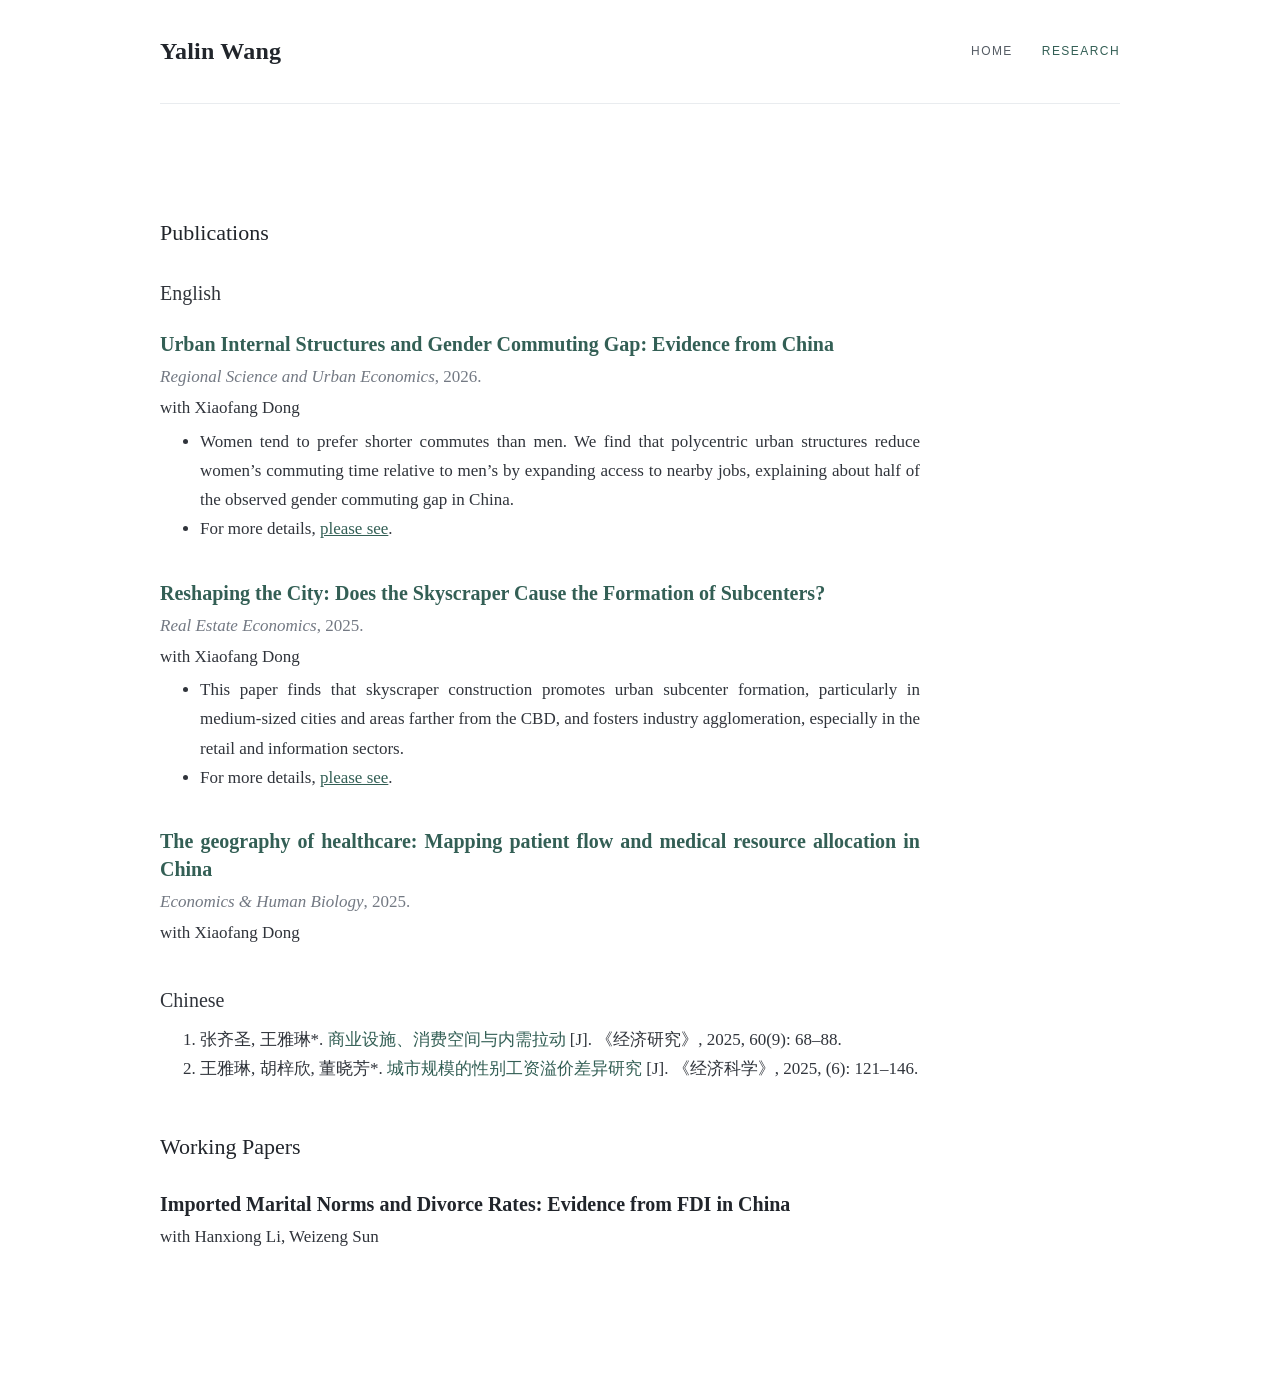
==== research.html @ 9145dafa "Update research.html" ====
<!DOCTYPE html>
<html lang="en">
<head>
  <meta charset="UTF-8">
  <meta name="viewport" content="width=device-width, initial-scale=1.0">
  <meta name="description" content="Research by Yalin Wang.">
  <title>Research | Yalin Wang</title>
  <link rel="stylesheet" href="style.css">
</head>
<body>
  <div class="site-shell">
    <header class="site-header">
      <a class="brand" href="index.html"><strong>Yalin Wang</strong></a>
      <nav class="nav" aria-label="Main navigation">
        <a href="index.html">HOME</a>
        <a class="active" href="research.html">RESEARCH</a>
      </nav>
    </header>

    <main class="content-page research-page">

      <section class="research-section">
        <h2>Publications</h2>

        <h3 class="subsection-title">English</h3>

        <article class="paper detailed-paper">
          <h4 class="paper-title">
            <a href="https://www.sciencedirect.com/science/article/abs/pii/S0166046226000566" target="_blank" rel="noopener">
              Urban Internal Structures and Gender Commuting Gap: Evidence from China
            </a>
          </h4>
          <p class="venue"><em>Regional Science and Urban Economics</em>, 2026.</p>
          <p class="coauthors">with Xiaofang Dong</p>
          <ul class="paper-notes">
            <li>
              Women tend to prefer shorter commutes than men. We find that polycentric urban structures reduce women’s commuting time relative to men’s by expanding access to nearby jobs, explaining about half of the observed gender commuting gap in China.
            </li>
            <li>
              For more details, <a href="https://www.sciencedirect.com/science/article/abs/pii/S0166046226000566" target="_blank" rel="noopener">please see</a>.
            </li>
          </ul>
        </article>

        <article class="paper detailed-paper">
          <h4 class="paper-title">
            <a href="https://onlinelibrary.wiley.com/doi/abs/10.1111/1540-6229.12538" target="_blank" rel="noopener">
              Reshaping the City: Does the Skyscraper Cause the Formation of Subcenters?
            </a>
          </h4>
          <p class="venue"><em>Real Estate Economics</em>, 2025.</p>
          <p class="coauthors">with Xiaofang Dong</p>
          <ul class="paper-notes">
            <li>
              This paper finds that skyscraper construction promotes urban subcenter formation, particularly in medium-sized cities and areas farther from the CBD, and fosters industry agglomeration, especially in the retail and information sectors.
            </li>
            <li>
              For more details, <a href="https://onlinelibrary.wiley.com/doi/abs/10.1111/1540-6229.12538" target="_blank" rel="noopener">please see</a>.
            </li>
          </ul>
        </article>

        <article class="paper detailed-paper">
          <h4 class="paper-title">
            <a href="https://www.sciencedirect.com/science/article/abs/pii/S1570677X24000832" target="_blank" rel="noopener">
              The geography of healthcare: Mapping patient flow and medical resource allocation in China
            </a>
          </h4>
          <p class="venue"><em>Economics & Human Biology</em>, 2025.</p>
          <p class="coauthors">with Xiaofang Dong</p>
        </article>

        <h3 class="subsection-title chinese-title">Chinese</h3>

        <ol class="chinese-publications">
          <li>
            张齐圣, 王雅琳*.
            <a href="https://kns.cnki.net/kcms2/article/abstract?v=XkD-QaHmwkzUJb0SDhFPOXqExiXgr1xQjGE9SV-Y9YRxkIdeyOTPm4Okfrq3QMsc4OAqN0omgmfjLiYc6TWM4SGR1YtMIj3_vqnQOMAzVpGB75Iu4nBDjigHI3bsB97LhZpZUgDBfuaH5IBnnVULfzJT2YXRYAxPYAB3-gEfgdE=&uniplatform=NZKPT" target="_blank" rel="noopener">
              商业设施、消费空间与内需拉动
            </a>[J]. 《经济研究》, 2025, 60(9): 68–88.
          </li>
          <li>
            王雅琳, 胡梓欣, 董晓芳*.
            <a href="https://kns.cnki.net/kcms2/article/abstract?v=XkD-QaHmwky4qbLED9efs0h8odDZTe6B1MvaBMlbzOWMtcaT75_TYw_NzaBHf7iyLWQiJZaLedWsL1uZseZkiP_gzWL-2Cl2PVhawcstEh_AOv_kFNXAmMMGVlqXyAzff3pqY0lPIm1GObPwB4Zj30RbqzB5iHXVJDvbT4E6c98=&uniplatform=NZKPT" target="_blank" rel="noopener">
              城市规模的性别工资溢价差异研究
            </a>[J]. 《经济科学》, 2025, (6): 121–146.
          </li>
        </ol>
      </section>

      <section class="research-section working-section">
        <h2>Working Papers</h2>

        <article class="paper detailed-paper">
          <h4 class="paper-title">Imported Marital Norms and Divorce Rates: Evidence from FDI in China</h4>
          <p class="coauthors">with Hanxiong Li, Weizeng Sun</p>
        </article>
      </section>
    </main>
  </div>
</body>
</html>
---- style.css ----
:root {
  --text: #30343b;
  --heading: #21252b;
  --muted: #737983;
  --accent: #335f55;
  --line: #e9ecef;
  --page-width: 960px;
}

* { box-sizing: border-box; }

html { scroll-behavior: smooth; }

body {
  margin: 0;
  background: #fff;
  color: var(--text);
  font-family: Georgia, "Times New Roman", Times, serif;
  font-size: 17px;
  line-height: 1.72;
  -webkit-font-smoothing: antialiased;
}

a {
  color: var(--accent);
  text-decoration: none;
}

a:hover { text-decoration: underline; }

.site-shell {
  width: min(var(--page-width), calc(100% - 44px));
  margin: 0 auto;
}

.site-header {
  min-height: 104px;
  display: flex;
  justify-content: space-between;
  align-items: center;
  border-bottom: 1px solid var(--line);
}

.brand {
  color: var(--heading);
  font-size: 24px;
  font-weight: 400;
  letter-spacing: .01em;
}

.brand:hover { text-decoration: none; }

.nav {
  display: flex;
  gap: 29px;
  align-items: center;
  font-family: Arial, Helvetica, sans-serif;
}

.nav a {
  color: #555c64;
  font-size: 12px;
  letter-spacing: .12em;
}

.nav a:hover,
.nav a.active {
  color: var(--accent);
  text-decoration: none;
}

.home-grid {
  display: grid;
  grid-template-columns: minmax(0, 1fr) 280px;
  gap: 82px;
  padding: 72px 0 90px;
  align-items: start;
}

.home-copy { max-width: 600px; }

.home-copy h1,
.content-page > h1 {
  color: var(--heading);
  font-weight: 400;
  font-size: 34px;
  line-height: 1.2;
  margin: 0 0 31px;
}

.content-page {
  max-width: 760px;
  padding: 65px 0 90px;
  text-align: justify;
}

.home-copy p { margin: 0 0 22px; }

.link-row { margin-top: 30px !important; }
.dot { color: #a1a6ac; padding: 0 8px; }

.portrait-wrap { width: 280px; }
.portrait { width: 100%; height: auto; display: block; }

.portrait-placeholder {
  width: 100%;
  aspect-ratio: 4 / 5;
  border: 1px solid var(--line);
  display: flex;
  flex-direction: column;
  align-items: center;
  justify-content: center;
  color: var(--muted);
  text-align: center;
  font-family: Arial, Helvetica, sans-serif;
  letter-spacing: .06em;
  font-size: 12px;
}

.portrait-placeholder small {
  display: block;
  margin-top: 8px;
  letter-spacing: 0;
  font-size: 11px;
}

.content-page {
  max-width: 760px;
  padding: 65px 0 90px;
}

.research-section { margin-top: 45px; }

.research-section h2,
.teaching-list h2 {
  color: var(--heading);
  font-weight: 400;
  font-size: 22px;
  margin: 0 0 24px;
}

.paper {
  margin: 0 0 35px;
}

.paper-title {
  color: var(--heading);
  font-size: 20px;
  line-height: 1.4;
  font-weight: 600;
  margin: 0 0 4px;
}

.paper-title a {
  color: var(--accent);
  text-decoration: none;
}

.paper-title a:hover {
  text-decoration: underline;
}

.venue {
  margin: 0 0 2px;
  color: var(--muted);
}

.coauthors {
  margin: 0 0 2px;
}

.paper p {
  margin: 2px 0;
}

.paper p,
.paper-notes li,
.chinese-publications li {
  text-align: justify;
}

.paper-notes {
  margin-top: 4px;
}

.paper-notes a {
  text-decoration: underline;
}

.subsection-title {
  font-weight: 400;
  font-size: 20px;
}

.chinese-title {
  margin-bottom: 8px;
}

.chinese-publications {
  margin-top: 0;
}

.paper-links { font-family: Arial, Helvetica, sans-serif; font-size: 13px; }

.teaching-list { margin-top: 40px; }
.course { margin-bottom: 30px; }
.course h2 { margin-bottom: 2px; font-size: 19px; }
.course p { margin: 0; color: var(--muted); }

@media (max-width: 760px) {
  .site-header {
    display: block;
    padding: 29px 0 23px;
  }

  .nav {
    gap: 18px;
    margin-top: 17px;
    flex-wrap: wrap;
  }

  .home-grid {
    display: flex;
    flex-direction: column;
    gap: 42px;
    padding-top: 48px;
  }

  .portrait-wrap { width: min(260px, 100%); }
  .content-page { padding-top: 48px; }
}
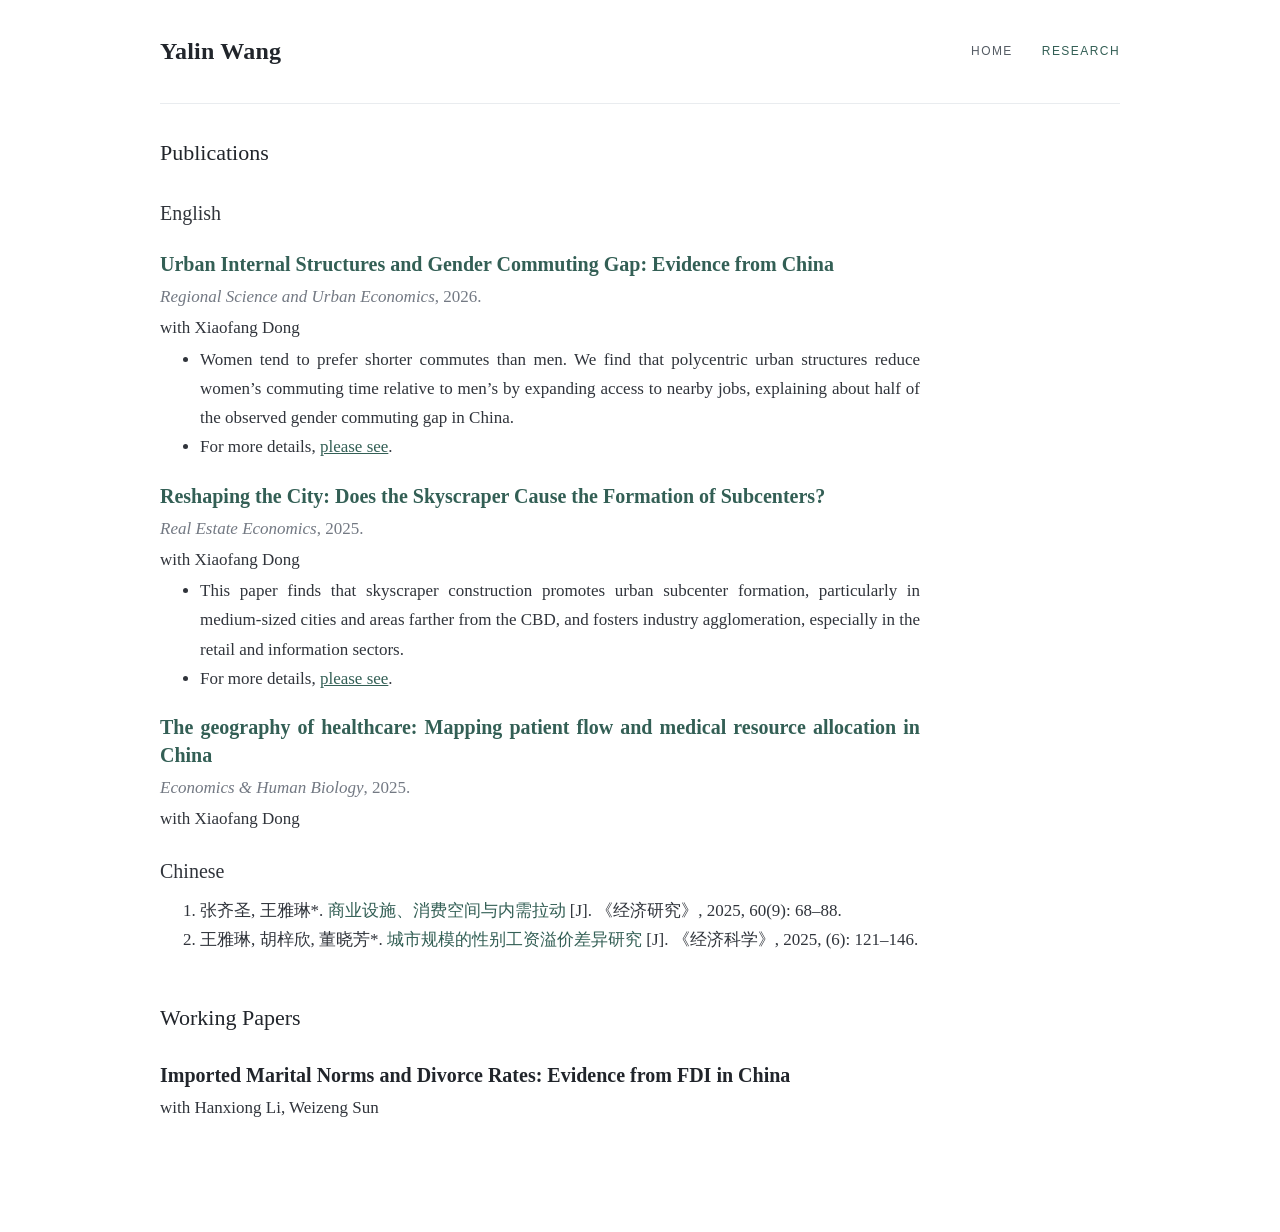
==== commit cb42910e: "Update research.html" ====
--- a/research.html
+++ b/research.html
@@ -88,7 +88,7 @@
         </ol>
       </section>
 
-      <section class="research-section working-section">
+      <section class="research-section working-papers">
         <h2>Working Papers</h2>
 
         <article class="paper detailed-paper">
--- a/style.css
+++ b/style.css
@@ -90,7 +90,7 @@
 
 .content-page {
   max-width: 760px;
-  padding: 65px 0 90px;
+  padding: 30px 0 90px;
   text-align: justify;
 }
 
@@ -124,12 +124,8 @@
   font-size: 11px;
 }
 
-.content-page {
-  max-width: 760px;
-  padding: 65px 0 90px;
-}
-
-.research-section { margin-top: 45px; }
+
+.research-section { margin-top: 0; }
 
 .research-section h2,
 .teaching-list h2 {
@@ -140,7 +136,7 @@
 }
 
 .paper {
-  margin: 0 0 35px;
+  margin: 0 0 20px;
 }
 
 .paper-title {
@@ -180,7 +176,7 @@
 }
 
 .paper-notes {
-  margin-top: 4px;
+  margin-top: 2px;
 }
 
 .paper-notes a {
@@ -198,6 +194,10 @@
 
 .chinese-publications {
   margin-top: 0;
+}
+
+.working-papers {
+  margin-top: 45px;
 }
 
 .paper-links { font-family: Arial, Helvetica, sans-serif; font-size: 13px; }
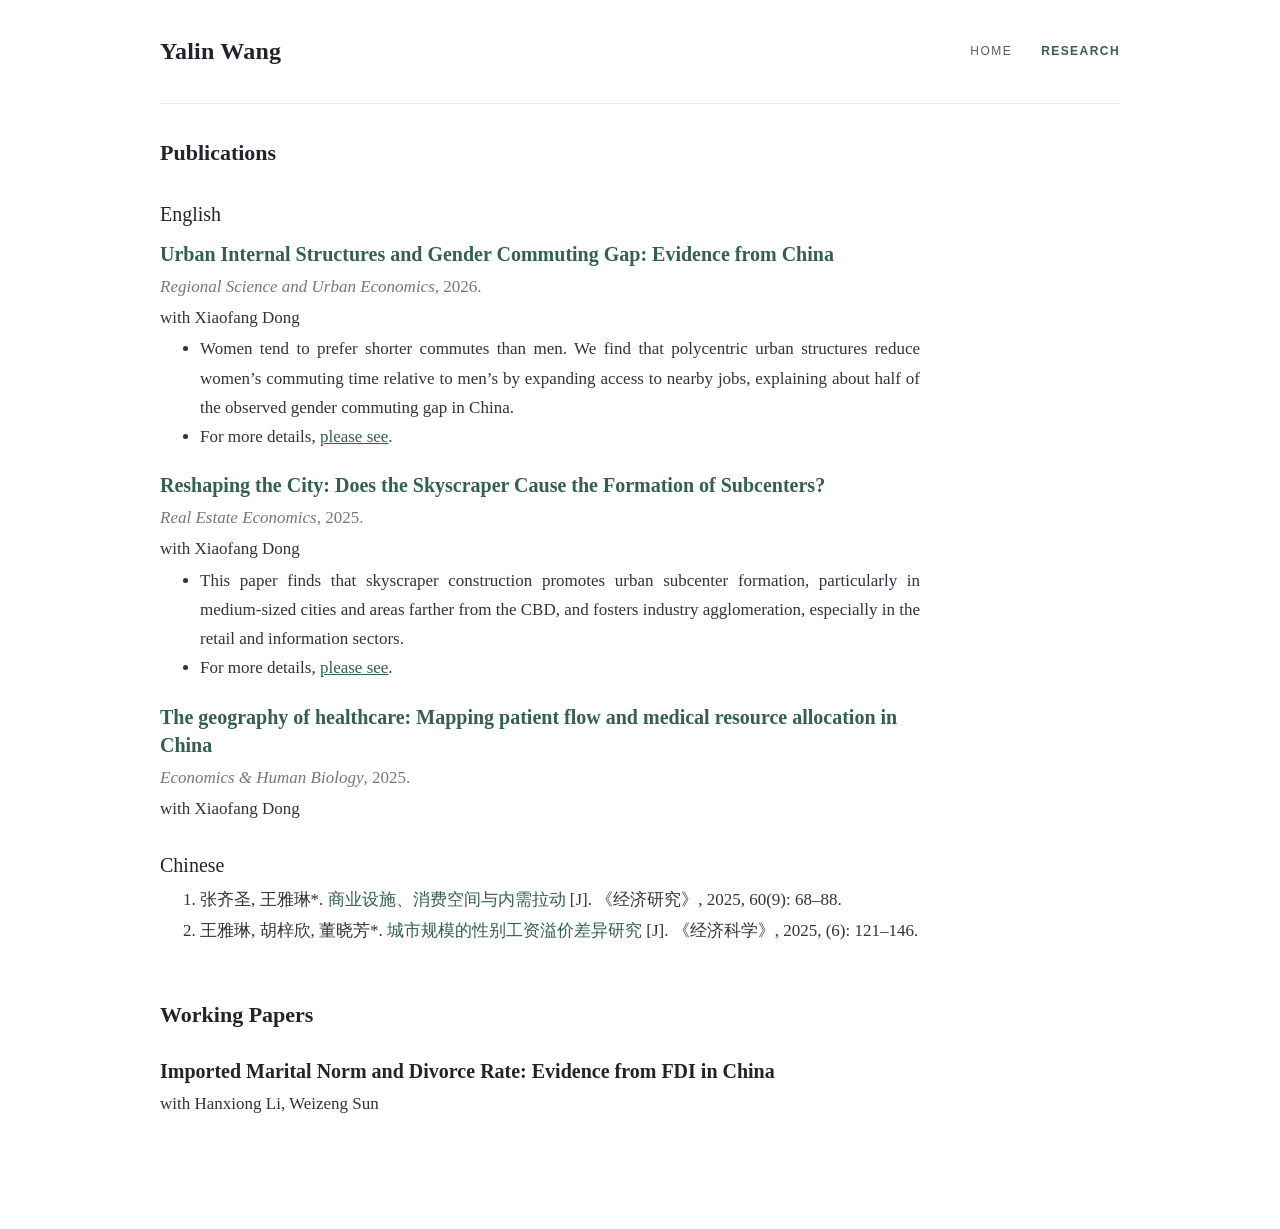
==== commit cfaabac9: "Update research.html" ====
--- a/research.html
+++ b/research.html
@@ -92,7 +92,7 @@
         <h2>Working Papers</h2>
 
         <article class="paper detailed-paper">
-          <h4 class="paper-title">Imported Marital Norms and Divorce Rates: Evidence from FDI in China</h4>
+          <h4 class="paper-title">Imported Marital Norm and Divorce Rate: Evidence from FDI in China</h4>
           <p class="coauthors">with Hanxiong Li, Weizeng Sun</p>
         </article>
       </section>
--- a/style.css
+++ b/style.css
@@ -7,9 +7,13 @@
   --page-width: 960px;
 }
 
-* { box-sizing: border-box; }
-
-html { scroll-behavior: smooth; }
+* {
+  box-sizing: border-box;
+}
+
+html {
+  scroll-behavior: smooth;
+}
 
 body {
   margin: 0;
@@ -26,12 +30,22 @@
   text-decoration: none;
 }
 
-a:hover { text-decoration: underline; }
+a:hover {
+  text-decoration: underline;
+}
+
+/* =========================
+   Page shell
+========================= */
 
 .site-shell {
   width: min(var(--page-width), calc(100% - 44px));
   margin: 0 auto;
 }
+
+/* =========================
+   Header
+========================= */
 
 .site-header {
   min-height: 104px;
@@ -48,7 +62,13 @@
   letter-spacing: .01em;
 }
 
-.brand:hover { text-decoration: none; }
+.brand:hover {
+  text-decoration: none;
+}
+
+/* =========================
+   Navigation
+========================= */
 
 .nav {
   display: flex;
@@ -61,6 +81,7 @@
   color: #555c64;
   font-size: 12px;
   letter-spacing: .12em;
+  font-weight: 400;
 }
 
 .nav a:hover,
@@ -68,6 +89,14 @@
   color: var(--accent);
   text-decoration: none;
 }
+
+.nav a.active {
+  font-weight: 700;
+}
+
+/* =========================
+   Home page
+========================= */
 
 .home-grid {
   display: grid;
@@ -77,7 +106,9 @@
   align-items: start;
 }
 
-.home-copy { max-width: 600px; }
+.home-copy {
+  max-width: 600px;
+}
 
 .home-copy h1,
 .content-page > h1 {
@@ -88,19 +119,32 @@
   margin: 0 0 31px;
 }
 
-.content-page {
-  max-width: 760px;
-  padding: 30px 0 90px;
-  text-align: justify;
-}
-
-.home-copy p { margin: 0 0 22px; }
-
-.link-row { margin-top: 30px !important; }
-.dot { color: #a1a6ac; padding: 0 8px; }
-
-.portrait-wrap { width: 280px; }
-.portrait { width: 100%; height: auto; display: block; }
+.home-copy p {
+  margin: 0 0 22px;
+}
+
+.link-row {
+  margin-top: 30px !important;
+}
+
+.dot {
+  color: #a1a6ac;
+  padding: 0 8px;
+}
+
+/* =========================
+   Portrait
+========================= */
+
+.portrait-wrap {
+  width: 280px;
+}
+
+.portrait {
+  width: 100%;
+  height: auto;
+  display: block;
+}
 
 .portrait-placeholder {
   width: 100%;
@@ -124,16 +168,47 @@
   font-size: 11px;
 }
 
-
-.research-section { margin-top: 0; }
+/* =========================
+   Content page
+========================= */
+
+.content-page {
+  max-width: 760px;
+  padding: 30px 0 90px;
+}
+
+/* =========================
+   Research page
+========================= */
+
+.research-section {
+  margin-top: 0;
+}
 
 .research-section h2,
 .teaching-list h2 {
   color: var(--heading);
-  font-weight: 400;
+  font-weight: 600;
   font-size: 22px;
   margin: 0 0 24px;
 }
+
+/* English / Chinese headings */
+
+.subsection-title {
+  color: var(--heading);
+  font-weight: 400;
+  font-size: 20px;
+  line-height: 1.4;
+  margin-top: 28px;
+  margin-bottom: 12px;
+}
+
+.chinese-title {
+  margin-bottom: 6px;
+}
+
+/* Individual papers */
 
 .paper {
   margin: 0 0 20px;
@@ -156,14 +231,20 @@
   text-decoration: underline;
 }
 
+/* Journal / venue */
+
 .venue {
   margin: 0 0 2px;
   color: var(--muted);
 }
 
+/* Coauthors */
+
 .coauthors {
   margin: 0 0 2px;
 }
+
+/* Paper text */
 
 .paper p {
   margin: 2px 0;
@@ -175,39 +256,73 @@
   text-align: justify;
 }
 
+/* Summary bullets */
+
 .paper-notes {
   margin-top: 2px;
+  margin-bottom: 0;
+}
+
+.paper-notes li {
+  margin-bottom: 0;
 }
 
 .paper-notes a {
   text-decoration: underline;
 }
 
-.subsection-title {
-  font-weight: 400;
-  font-size: 20px;
-}
-
-.chinese-title {
-  margin-bottom: 8px;
-}
+/* Chinese publications */
 
 .chinese-publications {
   margin-top: 0;
-}
+  margin-bottom: 0;
+}
+
+.chinese-publications li {
+  margin-bottom: 2px;
+}
+
+/* Working papers */
 
 .working-papers {
-  margin-top: 45px;
-}
-
-.paper-links { font-family: Arial, Helvetica, sans-serif; font-size: 13px; }
-
-.teaching-list { margin-top: 40px; }
-.course { margin-bottom: 30px; }
-.course h2 { margin-bottom: 2px; font-size: 19px; }
-.course p { margin: 0; color: var(--muted); }
+  margin-top: 50px;
+}
+
+/* Other paper links */
+
+.paper-links {
+  font-family: Arial, Helvetica, sans-serif;
+  font-size: 13px;
+}
+
+/* =========================
+   Teaching page
+========================= */
+
+.teaching-list {
+  margin-top: 40px;
+}
+
+.course {
+  margin-bottom: 30px;
+}
+
+.course h2 {
+  margin-bottom: 2px;
+  font-size: 19px;
+}
+
+.course p {
+  margin: 0;
+  color: var(--muted);
+}
+
+/* =========================
+   Mobile layout
+========================= */
 
 @media (max-width: 760px) {
+
   .site-header {
     display: block;
     padding: 29px 0 23px;
@@ -226,6 +341,15 @@
     padding-top: 48px;
   }
 
-  .portrait-wrap { width: min(260px, 100%); }
-  .content-page { padding-top: 48px; }
-}
+  .portrait-wrap {
+    width: min(260px, 100%);
+  }
+
+  .content-page {
+    padding-top: 48px;
+  }
+
+  .paper-title {
+    font-size: 19px;
+  }
+}
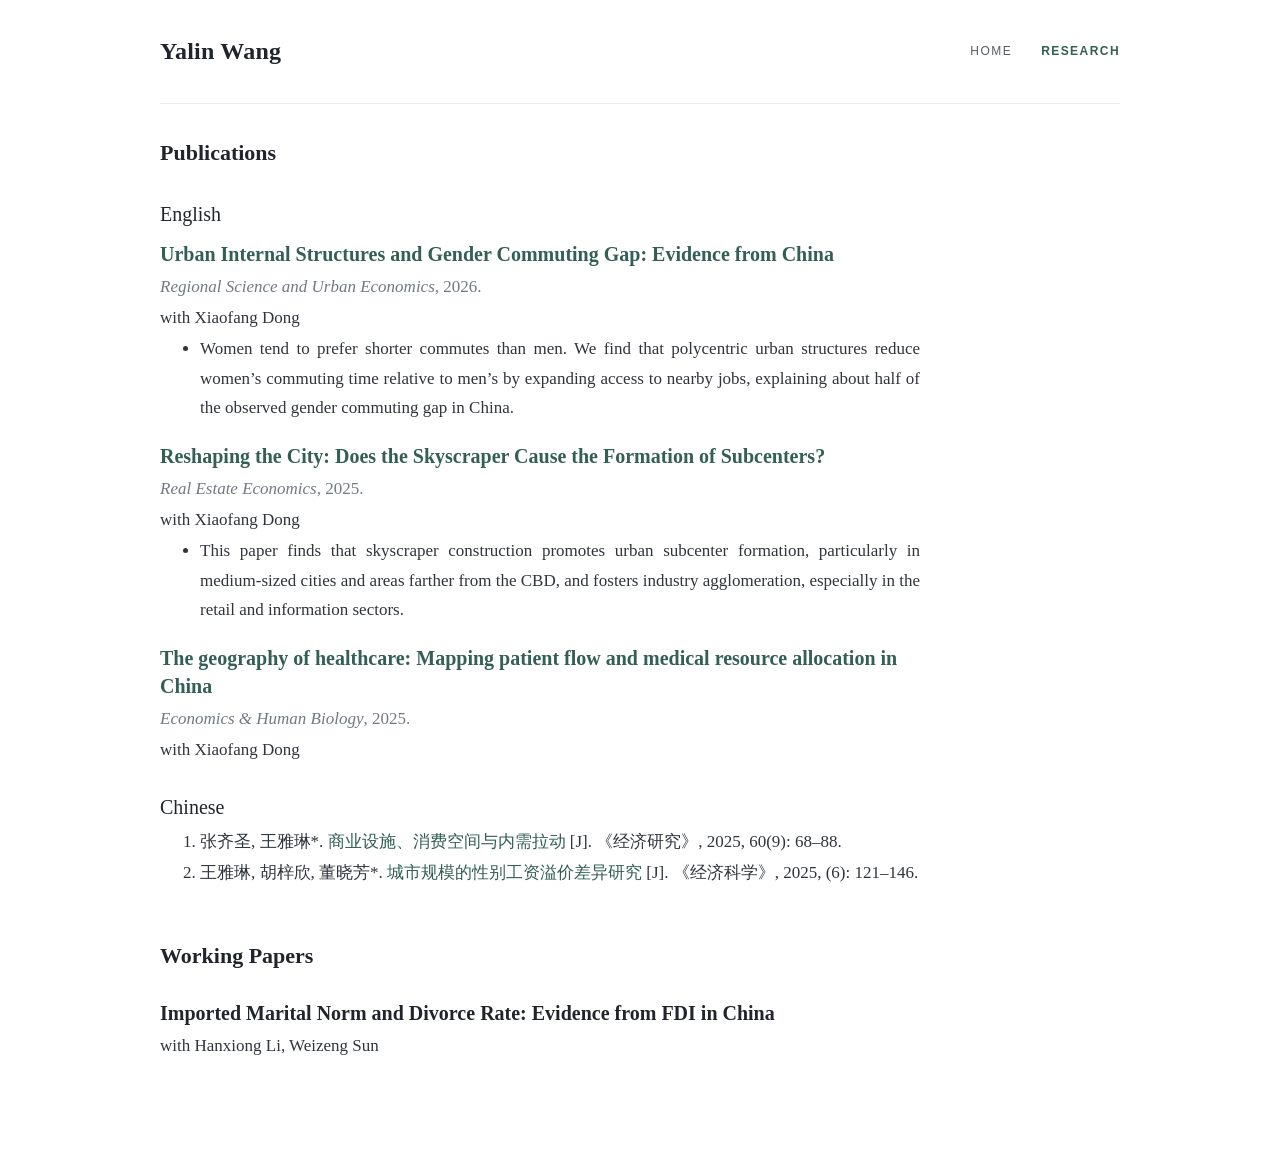
==== commit 983fa0f8: "Update research.html" ====
--- a/research.html
+++ b/research.html
@@ -36,9 +36,6 @@
             <li>
               Women tend to prefer shorter commutes than men. We find that polycentric urban structures reduce women’s commuting time relative to men’s by expanding access to nearby jobs, explaining about half of the observed gender commuting gap in China.
             </li>
-            <li>
-              For more details, <a href="https://www.sciencedirect.com/science/article/abs/pii/S0166046226000566" target="_blank" rel="noopener">please see</a>.
-            </li>
           </ul>
         </article>
 
@@ -53,9 +50,6 @@
           <ul class="paper-notes">
             <li>
               This paper finds that skyscraper construction promotes urban subcenter formation, particularly in medium-sized cities and areas farther from the CBD, and fosters industry agglomeration, especially in the retail and information sectors.
-            </li>
-            <li>
-              For more details, <a href="https://onlinelibrary.wiley.com/doi/abs/10.1111/1540-6229.12538" target="_blank" rel="noopener">please see</a>.
             </li>
           </ul>
         </article>
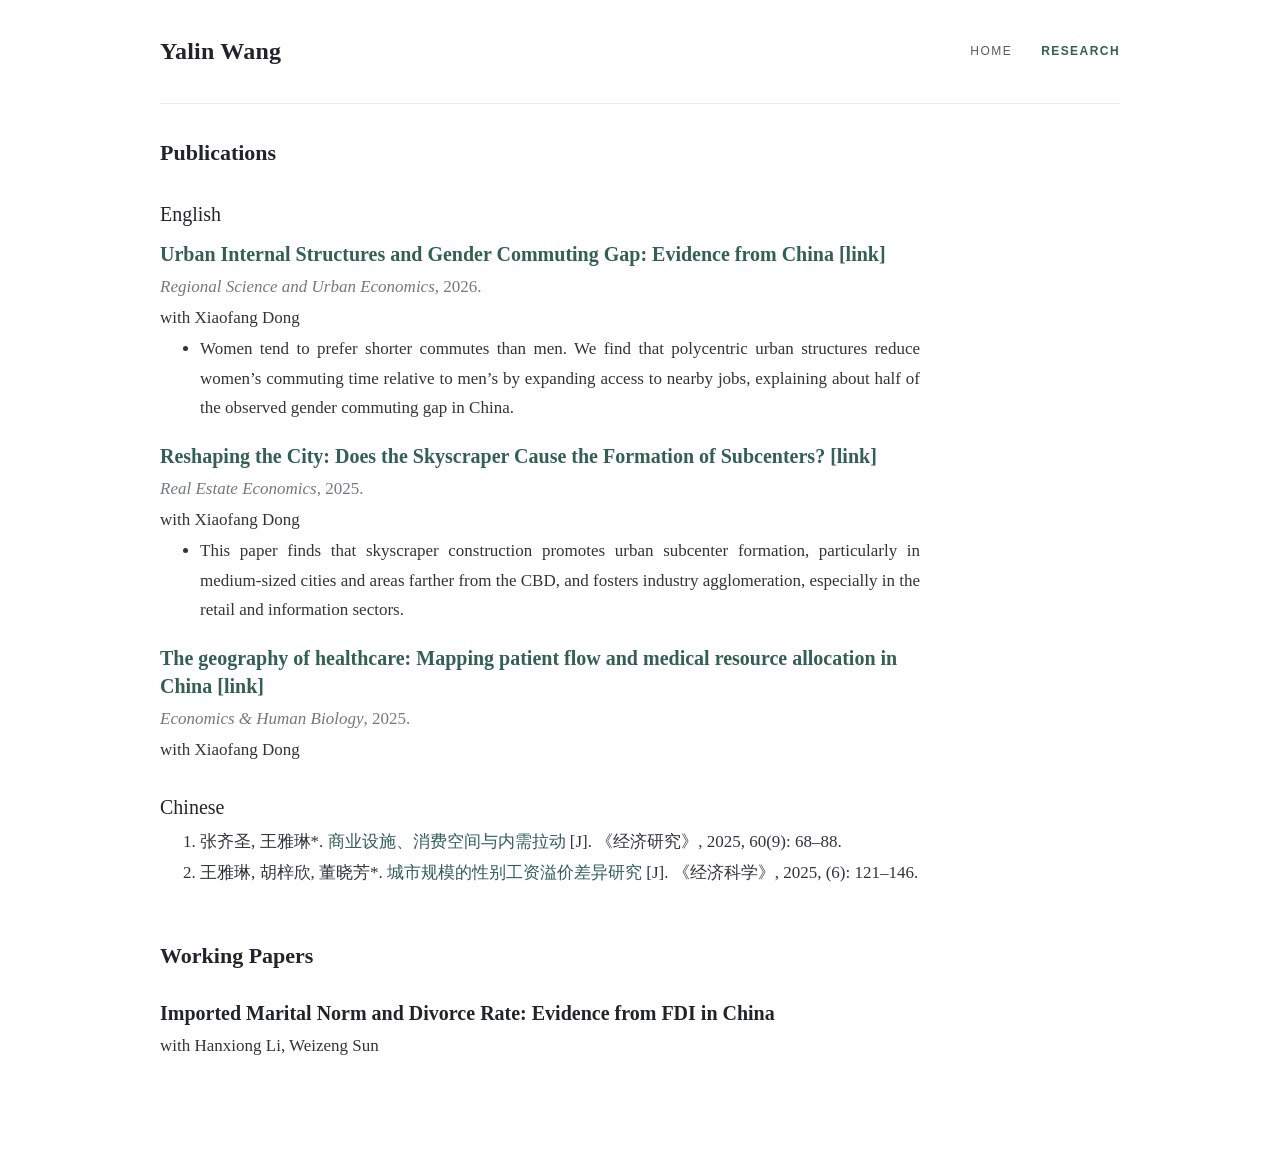
==== commit 18b4b332: "Update research.html" ====
--- a/research.html
+++ b/research.html
@@ -29,6 +29,7 @@
             <a href="https://www.sciencedirect.com/science/article/abs/pii/S0166046226000566" target="_blank" rel="noopener">
               Urban Internal Structures and Gender Commuting Gap: Evidence from China
             </a>
+             <a class="paper-link" href="https://www.sciencedirect.com/science/article/abs/pii/S0166046226000566" target="_blank" rel="noopener">[link]</a>
           </h4>
           <p class="venue"><em>Regional Science and Urban Economics</em>, 2026.</p>
           <p class="coauthors">with Xiaofang Dong</p>
@@ -44,6 +45,7 @@
             <a href="https://onlinelibrary.wiley.com/doi/abs/10.1111/1540-6229.12538" target="_blank" rel="noopener">
               Reshaping the City: Does the Skyscraper Cause the Formation of Subcenters?
             </a>
+            <a class="paper-link" href="https://onlinelibrary.wiley.com/doi/abs/10.1111/1540-6229.12538" target="_blank" rel="noopener">[link]</a>
           </h4>
           <p class="venue"><em>Real Estate Economics</em>, 2025.</p>
           <p class="coauthors">with Xiaofang Dong</p>
@@ -59,6 +61,7 @@
             <a href="https://www.sciencedirect.com/science/article/abs/pii/S1570677X24000832" target="_blank" rel="noopener">
               The geography of healthcare: Mapping patient flow and medical resource allocation in China
             </a>
+            <a class="paper-link" href="https://www.sciencedirect.com/science/article/abs/pii/S1570677X24000832" target="_blank" rel="noopener">[link]</a>
           </h4>
           <p class="venue"><em>Economics & Human Biology</em>, 2025.</p>
           <p class="coauthors">with Xiaofang Dong</p>
--- a/style.css
+++ b/style.css
@@ -267,9 +267,6 @@
   margin-bottom: 0;
 }
 
-.paper-notes a {
-  text-decoration: underline;
-}
 
 /* Chinese publications */
 
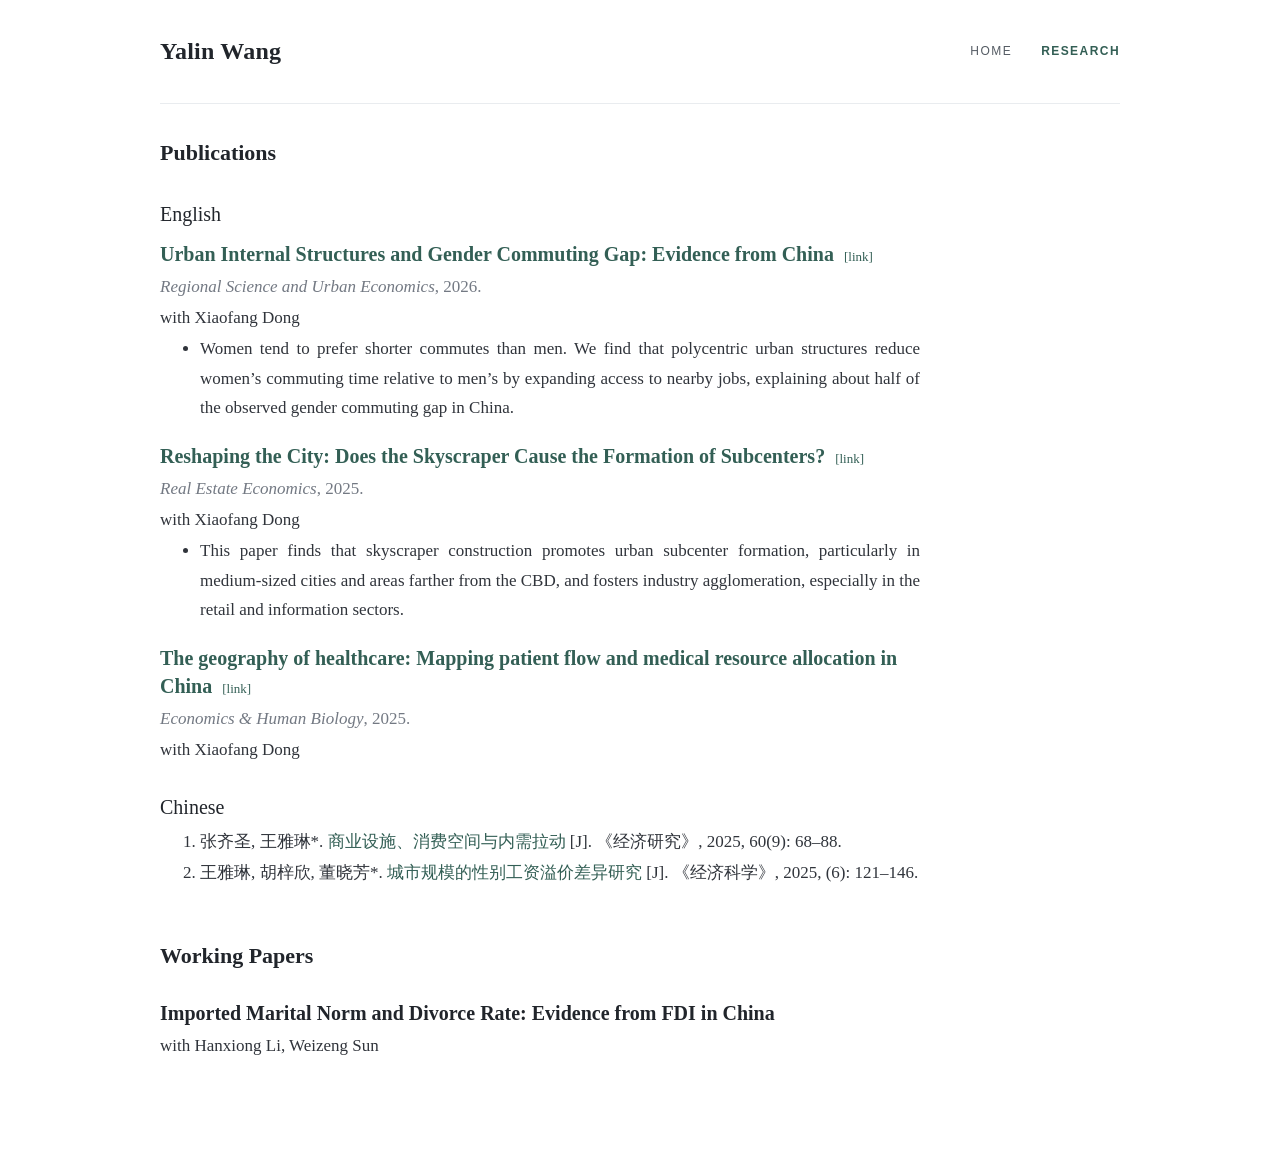
==== commit cb94938e: "Update research.html" ====
--- a/research.html
+++ b/research.html
@@ -20,7 +20,7 @@
     <main class="content-page research-page">
 
       <section class="research-section">
-        <h2>Publications</h2>
+        <h2><strong>Publications</strong></h2>
 
         <h3 class="subsection-title">English</h3>
 
@@ -86,7 +86,7 @@
       </section>
 
       <section class="research-section working-papers">
-        <h2>Working Papers</h2>
+        <h2><strong>Working Papers</strong></h2>
 
         <article class="paper detailed-paper">
           <h4 class="paper-title">Imported Marital Norm and Divorce Rate: Evidence from FDI in China</h4>
--- a/style.css
+++ b/style.css
@@ -231,6 +231,13 @@
   text-decoration: underline;
 }
 
+.paper-link {
+  font-size: 13px;
+  font-weight: 400;
+  text-decoration: underline;
+  margin-left: 5px;
+}
+
 /* Journal / venue */
 
 .venue {
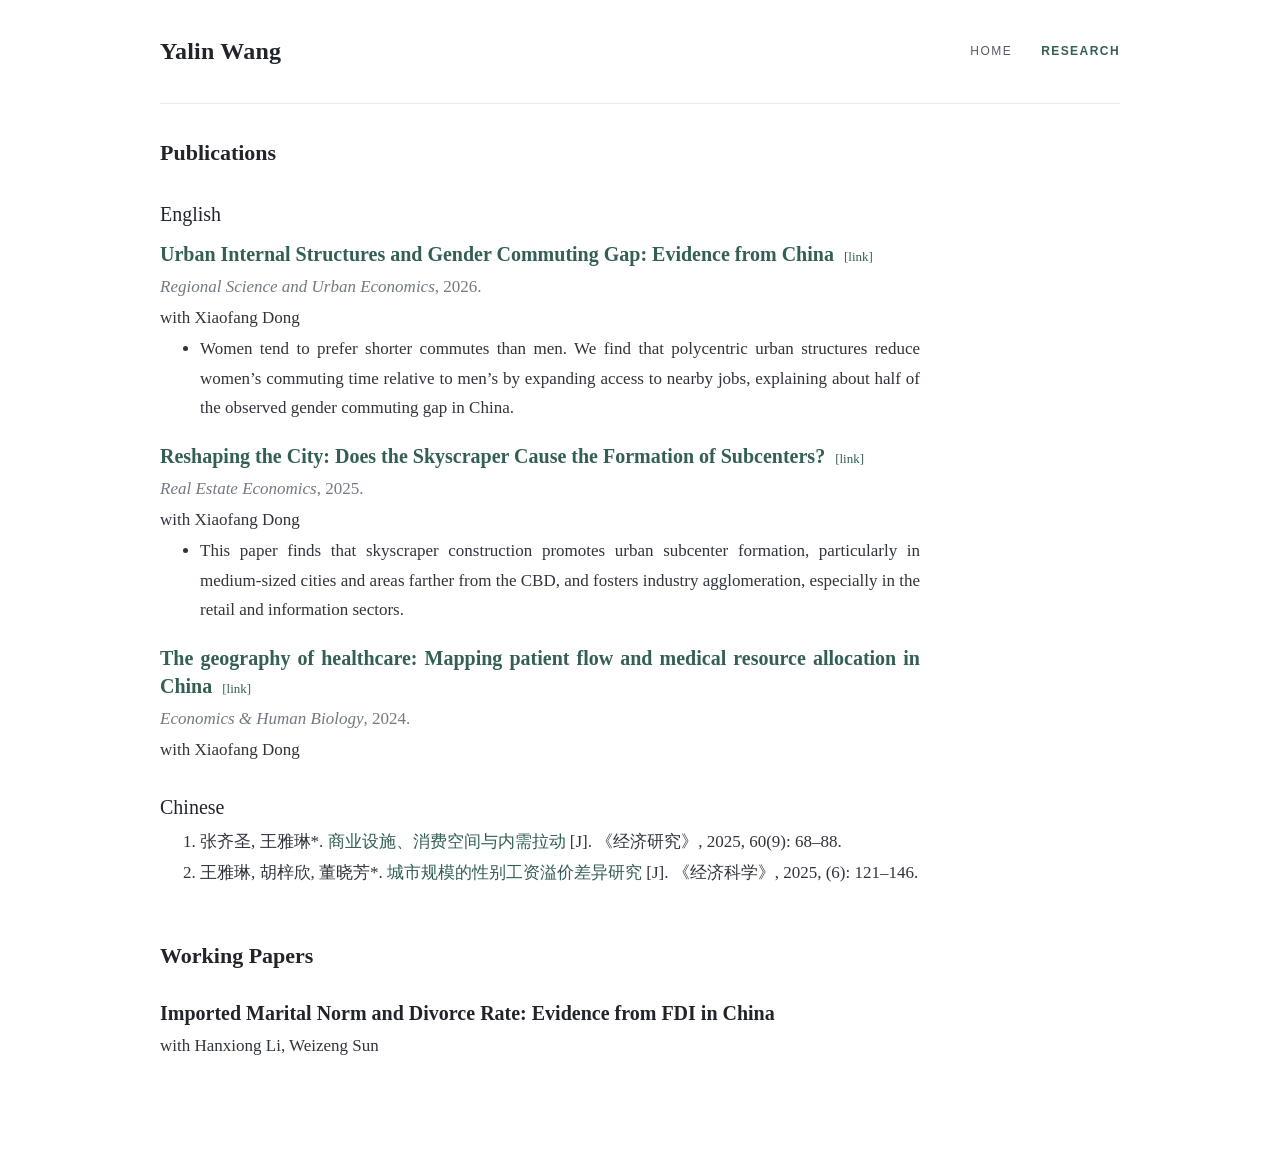
==== commit 49de4ed7: "Update research.html" ====
--- a/research.html
+++ b/research.html
@@ -20,7 +20,7 @@
     <main class="content-page research-page">
 
       <section class="research-section">
-        <h2><strong>Publications</strong></h2>
+        <h2>Publications</h2>
 
         <h3 class="subsection-title">English</h3>
 
@@ -63,7 +63,7 @@
             </a>
             <a class="paper-link" href="https://www.sciencedirect.com/science/article/abs/pii/S1570677X24000832" target="_blank" rel="noopener">[link]</a>
           </h4>
-          <p class="venue"><em>Economics & Human Biology</em>, 2025.</p>
+          <p class="venue"><em>Economics & Human Biology</em>, 2024.</p>
           <p class="coauthors">with Xiaofang Dong</p>
         </article>
 
@@ -86,7 +86,7 @@
       </section>
 
       <section class="research-section working-papers">
-        <h2><strong>Working Papers</strong></h2>
+        <h2>Working Papers</h2>
 
         <article class="paper detailed-paper">
           <h4 class="paper-title">Imported Marital Norm and Divorce Rate: Evidence from FDI in China</h4>
--- a/style.css
+++ b/style.css
@@ -220,6 +220,7 @@
   line-height: 1.4;
   font-weight: 600;
   margin: 0 0 4px;
+  text-align: justify;
 }
 
 .paper-title a {
